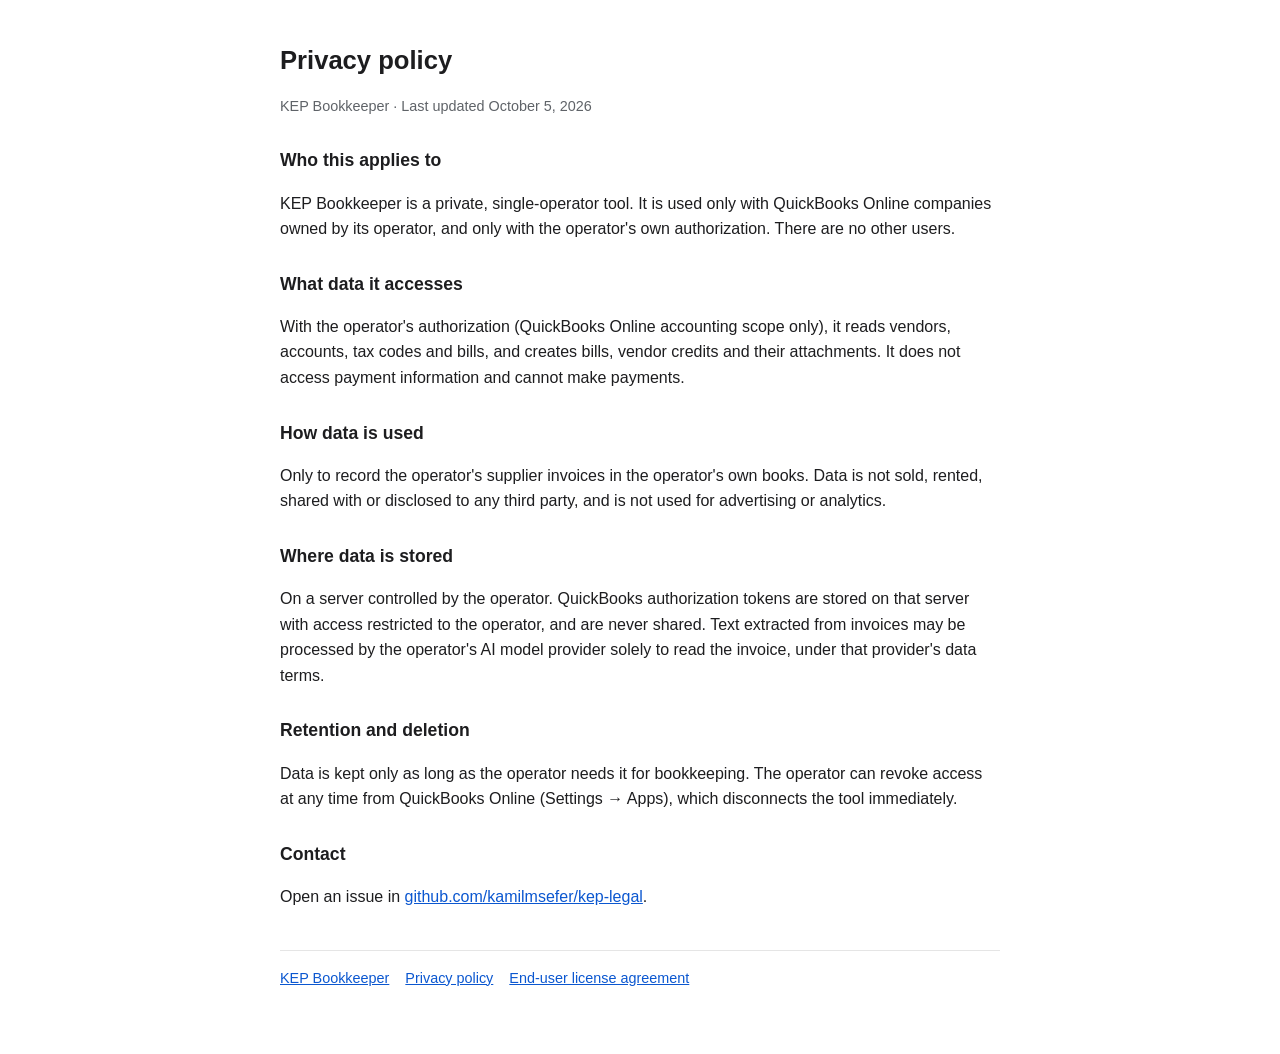
==== privacy.html @ 1a68b710 "KEP Bookkeeper: home, privacy policy, EULA, disconnect page" ====
<!doctype html>
<html lang="en"><head><meta charset="utf-8"><meta name="viewport" content="width=device-width,initial-scale=1">
<title>Privacy policy</title><link rel="stylesheet" href="style.css"></head>
<body><main>
<h1>Privacy policy</h1>
<p class="meta">KEP Bookkeeper · Last updated October 5, 2026</p>
<h2>Who this applies to</h2>
<p>KEP Bookkeeper is a private, single-operator tool. It is used only with QuickBooks Online companies owned by its operator, and only with the operator&#39;s own authorization. There are no other users.</p>
<h2>What data it accesses</h2>
<p>With the operator&#39;s authorization (QuickBooks Online accounting scope only), it reads vendors, accounts, tax codes and bills, and creates bills, vendor credits and their attachments. It does not access payment information and cannot make payments.</p>
<h2>How data is used</h2>
<p>Only to record the operator&#39;s supplier invoices in the operator&#39;s own books. Data is not sold, rented, shared with or disclosed to any third party, and is not used for advertising or analytics.</p>
<h2>Where data is stored</h2>
<p>On a server controlled by the operator. QuickBooks authorization tokens are stored on that server with access restricted to the operator, and are never shared. Text extracted from invoices may be processed by the operator&#39;s AI model provider solely to read the invoice, under that provider&#39;s data terms.</p>
<h2>Retention and deletion</h2>
<p>Data is kept only as long as the operator needs it for bookkeeping. The operator can revoke access at any time from QuickBooks Online (Settings → Apps), which disconnects the tool immediately.</p>
<h2>Contact</h2>
<p>Open an issue in <a href="https://github.com/kamilmsefer/kep-legal">github.com/kamilmsefer/kep-legal</a>.</p>
<nav><a href="index.html">KEP Bookkeeper</a><a href="privacy.html">Privacy policy</a><a href="eula.html">End-user license agreement</a></nav>
</main></body></html>
---- style.css ----
:root{--fg:#1d1d1f;--muted:#5f6368;--bg:#fff;--line:#e5e5e5;--link:#0b57d0}
@media (prefers-color-scheme:dark){:root{--fg:#ececec;--muted:#a8a8a8;--bg:#161616;--line:#2c2c2c;--link:#8ab4f8}}
body{margin:0;background:var(--bg);color:var(--fg);font:16px/1.6 -apple-system,BlinkMacSystemFont,"Segoe UI",Roboto,sans-serif}
main{max-width:720px;margin:0 auto;padding:40px 16px 64px}
h1{font-size:1.6rem;margin:0 0 4px}h2{font-size:1.1rem;margin:28px 0 6px}
.meta{color:var(--muted);font-size:.9rem;margin-bottom:24px}a{color:var(--link)}
nav{border-top:1px solid var(--line);margin-top:40px;padding-top:16px;font-size:.9rem}nav a{margin-right:16px}
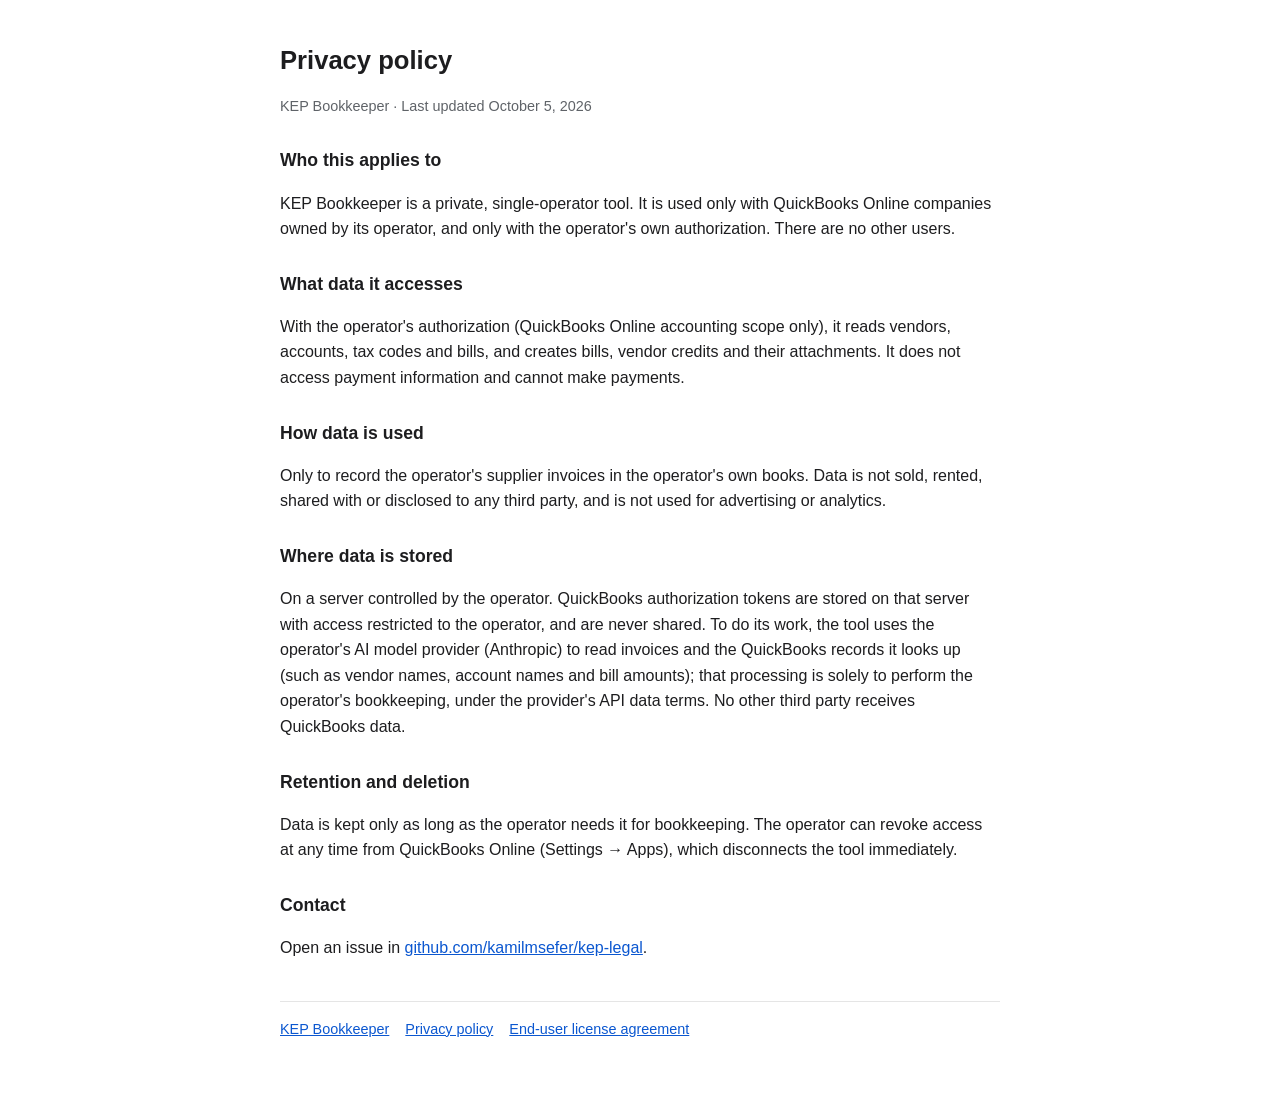
==== commit 8ee776c5: "Privacy policy: QuickBooks data the tool looks up is also processed by the AI model provider" ====
--- a/privacy.html
+++ b/privacy.html
@@ -11,7 +11,7 @@
 <h2>How data is used</h2>
 <p>Only to record the operator&#39;s supplier invoices in the operator&#39;s own books. Data is not sold, rented, shared with or disclosed to any third party, and is not used for advertising or analytics.</p>
 <h2>Where data is stored</h2>
-<p>On a server controlled by the operator. QuickBooks authorization tokens are stored on that server with access restricted to the operator, and are never shared. Text extracted from invoices may be processed by the operator&#39;s AI model provider solely to read the invoice, under that provider&#39;s data terms.</p>
+<p>On a server controlled by the operator. QuickBooks authorization tokens are stored on that server with access restricted to the operator, and are never shared. To do its work, the tool uses the operator&#39;s AI model provider (Anthropic) to read invoices and the QuickBooks records it looks up (such as vendor names, account names and bill amounts); that processing is solely to perform the operator&#39;s bookkeeping, under the provider&#39;s API data terms. No other third party receives QuickBooks data.</p>
 <h2>Retention and deletion</h2>
 <p>Data is kept only as long as the operator needs it for bookkeeping. The operator can revoke access at any time from QuickBooks Online (Settings → Apps), which disconnects the tool immediately.</p>
 <h2>Contact</h2>
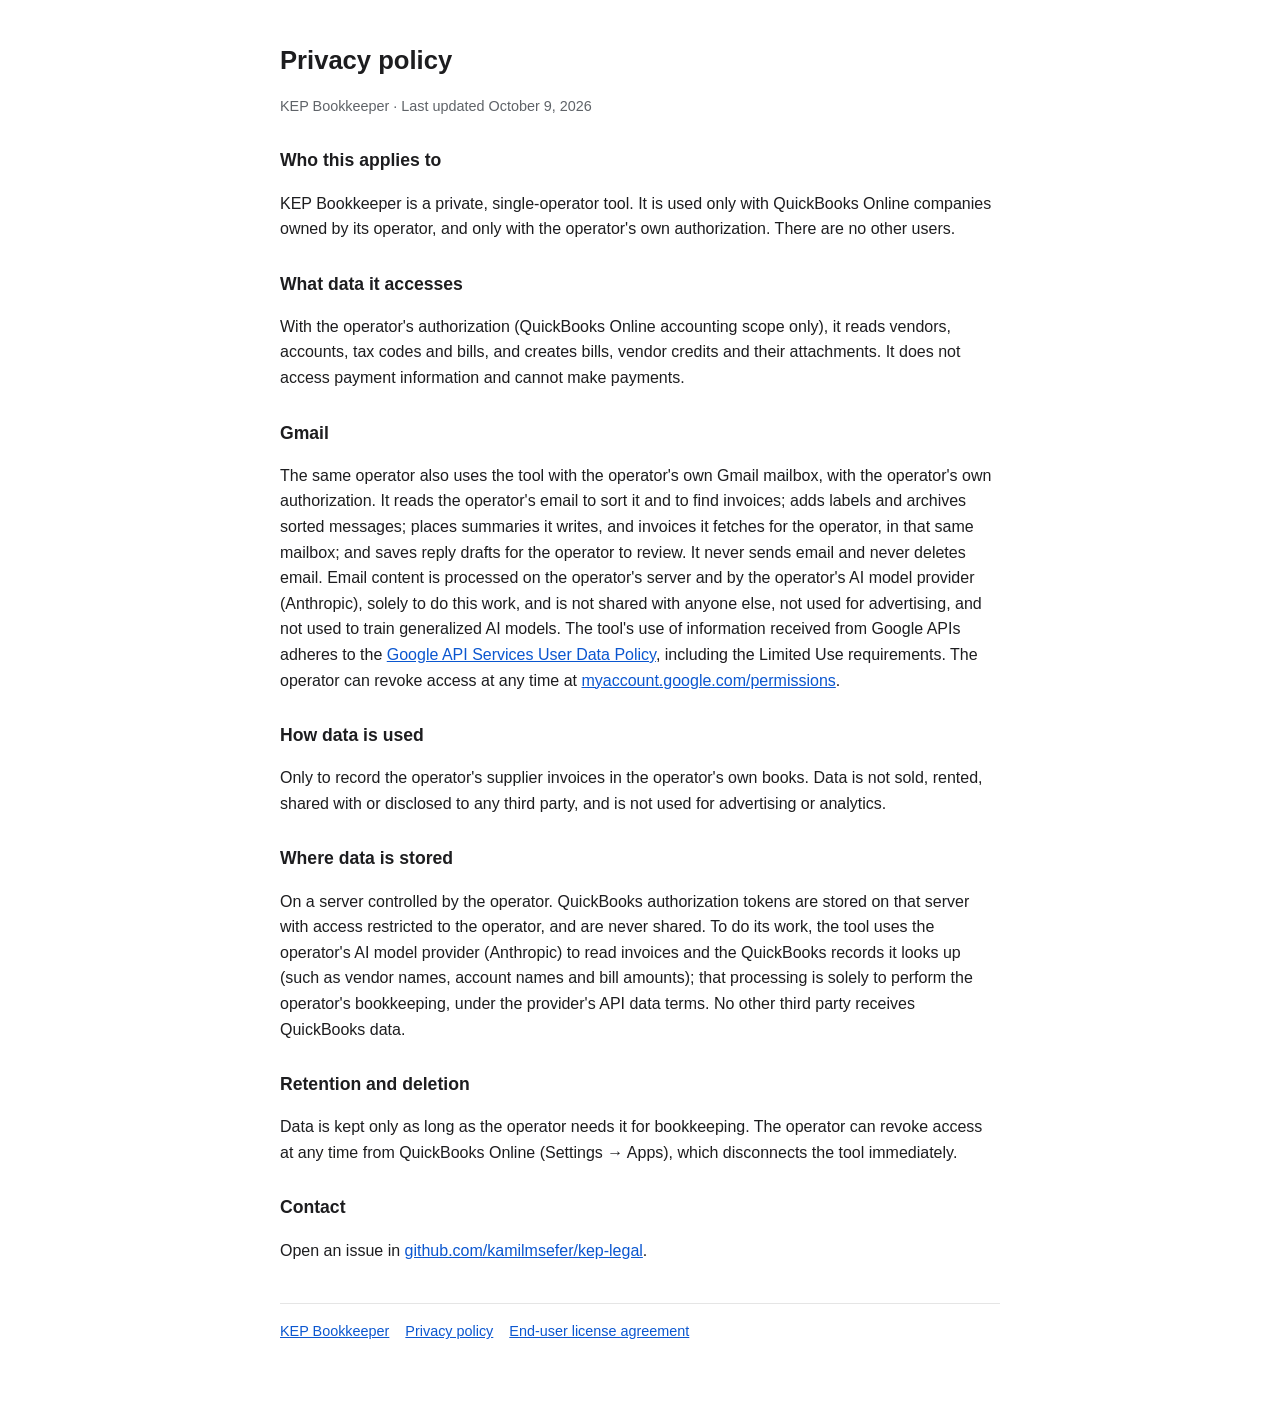
==== commit d95d80b5: "Privacy policy: add the Gmail section (operator's own mailbox; never sends or deletes) Co-Authored-B" ====
--- a/privacy.html
+++ b/privacy.html
@@ -3,11 +3,13 @@
 <title>Privacy policy</title><link rel="stylesheet" href="style.css"></head>
 <body><main>
 <h1>Privacy policy</h1>
-<p class="meta">KEP Bookkeeper · Last updated October 5, 2026</p>
+<p class="meta">KEP Bookkeeper · Last updated October 9, 2026</p>
 <h2>Who this applies to</h2>
 <p>KEP Bookkeeper is a private, single-operator tool. It is used only with QuickBooks Online companies owned by its operator, and only with the operator&#39;s own authorization. There are no other users.</p>
 <h2>What data it accesses</h2>
 <p>With the operator&#39;s authorization (QuickBooks Online accounting scope only), it reads vendors, accounts, tax codes and bills, and creates bills, vendor credits and their attachments. It does not access payment information and cannot make payments.</p>
+<h2>Gmail</h2>
+<p>The same operator also uses the tool with the operator&#39;s own Gmail mailbox, with the operator&#39;s own authorization. It reads the operator&#39;s email to sort it and to find invoices; adds labels and archives sorted messages; places summaries it writes, and invoices it fetches for the operator, in that same mailbox; and saves reply drafts for the operator to review. It never sends email and never deletes email. Email content is processed on the operator&#39;s server and by the operator&#39;s AI model provider (Anthropic), solely to do this work, and is not shared with anyone else, not used for advertising, and not used to train generalized AI models. The tool&#39;s use of information received from Google APIs adheres to the <a href="https://developers.google.com/terms/api-services-user-data-policy">Google API Services User Data Policy</a>, including the Limited Use requirements. The operator can revoke access at any time at <a href="https://myaccount.google.com/permissions">myaccount.google.com/permissions</a>.</p>
 <h2>How data is used</h2>
 <p>Only to record the operator&#39;s supplier invoices in the operator&#39;s own books. Data is not sold, rented, shared with or disclosed to any third party, and is not used for advertising or analytics.</p>
 <h2>Where data is stored</h2>
